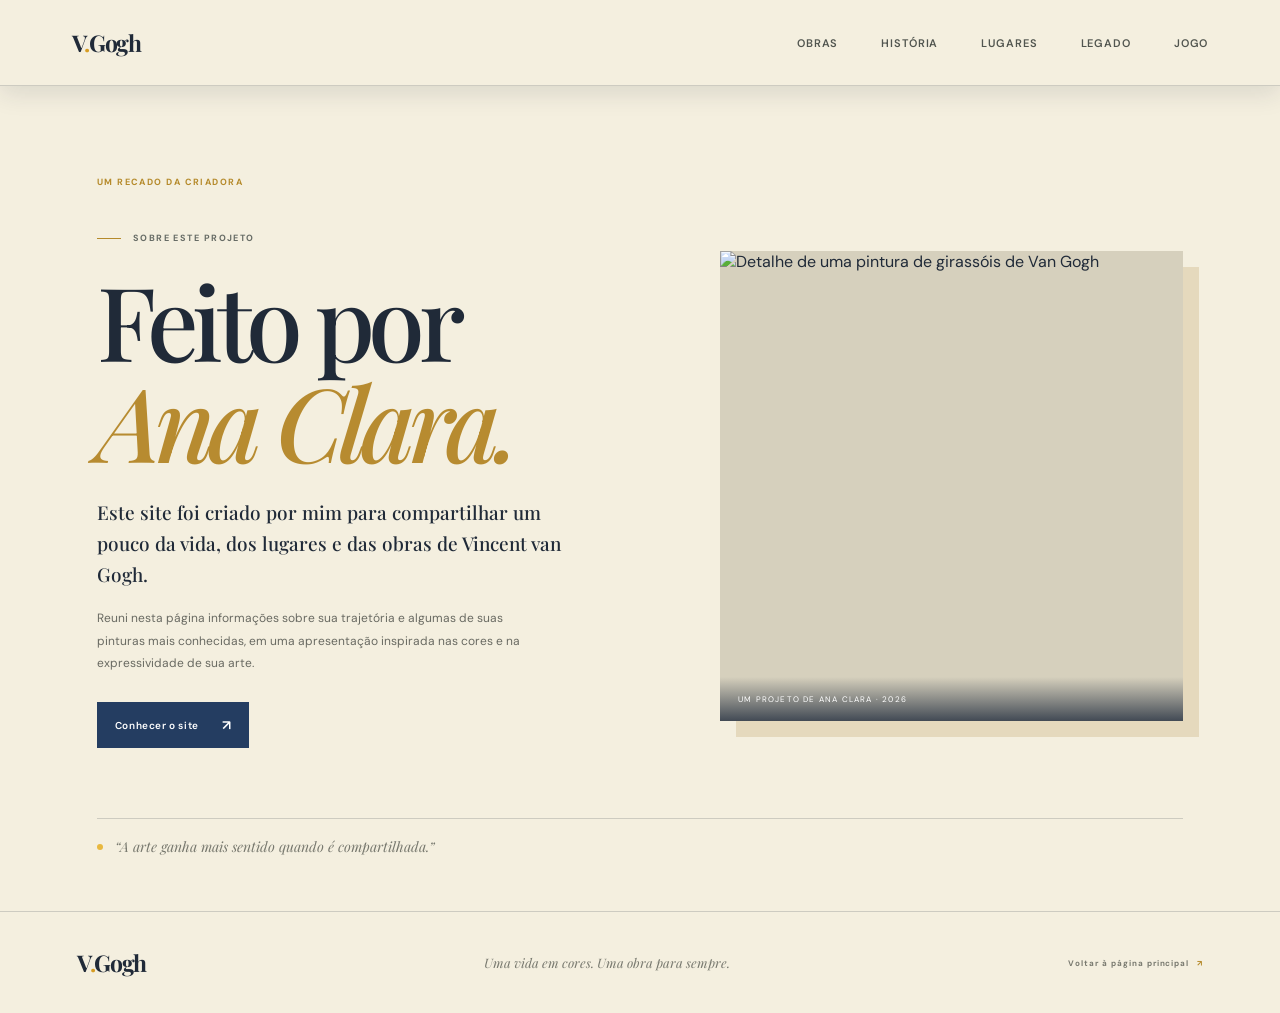
==== autora.html @ b037cf03 "Add files via upload" ====
<!doctype html>
<html lang="pt-BR">
<head>
  <meta charset="UTF-8" />
  <meta name="viewport" content="width=device-width, initial-scale=1.0" />
  <meta name="theme-color" content="#f4efdf" />
  <meta name="description" content="Conheça Ana Clara, criadora deste site sobre Vincent van Gogh." />
  <title>Sobre a autora — Ana Clara</title>
  <link rel="preconnect" href="https://fonts.googleapis.com" />
  <link rel="preconnect" href="https://fonts.gstatic.com" crossorigin />
  <link href="https://fonts.googleapis.com/css2?family=DM+Sans:wght@400;500;600;700&family=Playfair+Display:ital,wght@0,500;0,600;0,700;1,500;1,600&display=swap" rel="stylesheet" />
  <link rel="stylesheet" href="style.css" />
  <script src="script.js" defer></script>
</head>
<body class="author-page">
  <header class="site-header">
    <a class="wordmark" href="index.html#inicio" aria-label="Van Gogh, início">V<span>.</span>Gogh</a>
    <button class="menu-toggle" aria-label="Abrir menu" aria-expanded="false"><span></span><span></span></button>
    <nav class="main-nav" aria-label="Navegação principal">
      <a href="index.html#obras">Obras</a>
      <a href="index.html#trajetoria">História</a>
      <a href="index.html#lugares">Lugares</a>
      <a href="index.html#legado">Legado</a>
      <a href="caca-palavras.html">Jogo</a>
    </nav>
  </header>

  <main>
    <section class="author-hero section-wrap" aria-labelledby="author-title">
      <div class="section-kicker"><span>UM RECADO DA CRIADORA</span></div>
      <div class="author-layout">
        <div class="author-copy">
          <p class="eyebrow"><span class="eyebrow-line"></span> SOBRE ESTE PROJETO</p>
          <h1 id="author-title">Feito por<br /><em>Ana Clara.</em></h1>
          <p class="author-lead">Este site foi criado por mim para compartilhar um pouco da vida, dos lugares e das obras de Vincent van Gogh.</p>
          <p class="author-description">Reuni nesta página informações sobre sua trajetória e algumas de suas pinturas mais conhecidas, em uma apresentação inspirada nas cores e na expressividade de sua arte.</p>
          <a class="button button-dark" href="index.html">Conhecer o site <span>↗</span></a>
        </div>
        <div class="author-art" aria-label="Detalhe de Girassóis, de Vincent van Gogh">
          <img src="https://upload.wikimedia.org/wikipedia/commons/9/9d/Vincent_van_Gogh_-_Sunflowers_-_VGM_F458.jpg" alt="Detalhe de uma pintura de girassóis de Van Gogh" />
          <span>UM PROJETO DE ANA CLARA · 2026</span>
        </div>
      </div>
      <div class="author-note"><span class="caption-dot"></span><p>“A arte ganha mais sentido quando é compartilhada.”</p></div>
    </section>
  </main>

  <footer class="site-footer author-footer">
    <a class="wordmark" href="index.html#inicio">V<span>.</span>Gogh</a>
    <p>Uma vida em cores. Uma obra para sempre.</p>
    <a href="index.html">Voltar à página principal <span>↗</span></a>
  </footer>
</body>
</html>
---- style.css ----
@import url('https://fonts.googleapis.com/css2?family=DM+Sans:wght@400;500;600;700&family=Playfair+Display:ital,wght@0,500;0,600;0,700;1,500;1,600&display=swap');

:root{--paper:#f4efdf;--ink:#202a38;--blue:#243d61;--blue-light:#dce4dc;--yellow:#e8b83f;--muted:#77786e;--line:rgba(32,42,56,.18);--serif:'Playfair Display',Georgia,serif;--sans:'DM Sans',Arial,sans-serif;--page:1240px}
*{box-sizing:border-box}html{scroll-behavior:smooth;scroll-padding-top:90px}body{margin:0;background:var(--paper);color:var(--ink);font-family:var(--sans);-webkit-font-smoothing:antialiased}a{color:inherit;text-decoration:none}img{display:block;max-width:100%}.site-header{height:86px;padding:0 max(5.6vw,24px);display:flex;align-items:center;justify-content:space-between;border-bottom:1px solid var(--line);position:relative;z-index:5}.wordmark{font:700 23px var(--serif);letter-spacing:-1.3px}.wordmark span{color:#d79d23}.main-nav{display:flex;gap:43px;margin-left:15px}.main-nav a,.header-note{font-size:11px;letter-spacing:.08em;text-transform:uppercase;font-weight:600}.main-nav a{color:#51554f;transition:color .2s}.main-nav a:hover,.text-link:hover{color:#b27c12}.header-note{display:flex;align-items:center;gap:12px}.header-note span{font-size:16px;color:#be8d23}.menu-toggle{display:none}.hero{min-height:632px;max-width:1440px;margin:auto;padding:70px max(8.8vw,32px) 55px;display:grid;grid-template-columns:.91fr 1.09fr;gap:7%;position:relative}.hero-copy{padding-top:45px;position:relative;z-index:1}.eyebrow,.section-kicker{font-size:9px;letter-spacing:.16em;font-weight:700;color:#666b65}.eyebrow{display:flex;align-items:center;gap:12px}.eyebrow-line{height:1px;width:24px;background:#b58a2b}.hero h1{font:500 clamp(68px,8.2vw,114px)/.98 var(--serif);letter-spacing:-.065em;margin:29px 0 23px}.hero h1 em,.intro h2 em,.section-heading h2 em,.timeline-heading h2 em,.legacy-copy h2 em{font-weight:500;color:#b78b30}.hero-description{font-size:14px;line-height:1.9;color:#65675f;max-width:335px;margin:0}.hero-actions{display:flex;align-items:center;gap:25px;margin-top:32px}.button{display:inline-flex;align-items:center;gap:23px;padding:14px 18px;font-size:10px;font-weight:600;letter-spacing:.06em}.button-dark{background:var(--blue);color:#fff;transition:background .2s,transform .2s}.button-dark:hover{background:#162944;transform:translateY(-2px)}.button-dark span{font-size:14px}.text-link{font-size:10px;font-weight:700;letter-spacing:.04em;transition:color .2s}.text-link span{margin-left:7px}.hero-caption{position:absolute;bottom:-1px;left:0;font-size:8px;letter-spacing:.14em;color:#77786e;display:flex;align-items:center;gap:9px}.caption-dot{width:6px;height:6px;border-radius:50%;background:var(--yellow)}.hero-art{position:relative;align-self:center;margin:0 18px 20px 0}.art-frame{height:455px;overflow:hidden;background:#263c5a;box-shadow:18px 18px 0 #e5d9bd;position:relative}.art-frame:after{content:"";position:absolute;inset:0;background:linear-gradient(0deg,rgba(24,36,55,.1),transparent 35%);pointer-events:none}.art-frame img{width:100%;height:100%;object-fit:cover;object-position:center 45%;transition:transform .8s}.hero-art:hover .art-frame img{transform:scale(1.025)}.art-tag{display:flex;align-items:center;gap:13px;position:absolute;bottom:18px;left:20px;color:#fff;font-size:8px;letter-spacing:.14em;text-shadow:0 1px 8px #182437}.art-tag i{width:22px;height:1px;background:var(--yellow)}.art-side-note{position:absolute;right:-35px;top:50%;writing-mode:vertical-rl;font-size:8px;letter-spacing:.18em;color:#77786e}.sun-mark{position:absolute;right:-37px;top:-32px;color:var(--yellow);font-size:50px;line-height:1;animation:rotate 40s linear infinite}.hero-bottom{position:absolute;bottom:18px;left:8.8%;right:8.8%;display:flex;align-items:center;gap:15px;color:#77786e;font-size:8px;letter-spacing:.13em}.bottom-rule{height:1px;background:var(--line);flex:1}
.section-wrap{max-width:var(--page);margin:auto;padding-left:6%;padding-right:6%}.intro{padding-top:118px;padding-bottom:112px}.section-kicker{color:#6f7168}.section-kicker span{color:#b58a2b}.intro-content{display:grid;grid-template-columns:1.15fr .85fr;gap:10%;align-items:end;margin-top:29px}.intro h2,.section-heading h2,.timeline-heading h2,.legacy-copy h2{font:500 clamp(42px,5vw,64px)/1.12 var(--serif);letter-spacing:-.045em;margin:0}.intro-text{max-width:370px;padding-bottom:5px}.intro-text p,.legacy-copy>p{font-size:12px;line-height:1.95;color:#696a62;margin:0 0 13px}.intro-stats{border-top:1px solid var(--line);margin-top:52px;padding-top:25px;display:grid;grid-template-columns:repeat(3,1fr) 1.3fr;align-items:center}.intro-stats div{display:flex;flex-direction:column;gap:5px}.intro-stats strong{font:500 34px var(--serif);letter-spacing:-.03em}.intro-stats strong span{color:#b78b30}.intro-stats small{font-size:9px;color:#77786e}.intro-stats>p{font:italic 15px/1.55 var(--serif);color:#847039;border-left:1px solid var(--line);padding-left:27px;margin:0}
.works-section{background:var(--blue-light);padding:91px 0 86px}.section-heading{display:flex;justify-content:space-between;align-items:end;margin-bottom:42px}.section-heading h2{margin-top:21px}.section-heading>p{font:italic 15px/1.65 var(--serif);color:#687369;margin:0 0 5px}.art-grid{display:grid;grid-template-columns:1.16fr 1fr 1fr;gap:25px;align-items:start}.art-card-offset{margin-top:49px}.art-image{height:272px;background:#d7d5c7;display:block;position:relative;overflow:hidden}.art-card-large .art-image{height:329px}.art-image img{width:100%;height:100%;object-fit:cover;transition:transform .5s,filter .3s}.art-image:hover img{transform:scale(1.035);filter:saturate(1.08)}.image-arrow{position:absolute;right:12px;top:12px;width:30px;height:30px;border-radius:50%;display:grid;place-items:center;background:var(--paper);font-size:14px;opacity:0;transform:translateY(4px);transition:.2s}.art-image:hover .image-arrow{opacity:1;transform:translateY(0)}.card-meta{display:flex;justify-content:space-between;align-items:start;margin-top:17px}.card-meta>div{display:flex;align-items:start;gap:11px}.card-meta h3{font:500 17px var(--serif);margin:0}.card-number,.card-meta>span{font-size:9px;color:#7b7d73;letter-spacing:.1em}.card-number{padding-top:4px}.card-description{font-size:9px;color:#77786e;margin:9px 0 0 25px}.gallery-note{font-size:9px;color:#77786e;margin:44px 0 0;text-align:right}
.timeline-section{padding-top:113px;padding-bottom:120px}.timeline-heading{display:flex;justify-content:space-between;align-items:end;margin-top:24px;margin-bottom:47px}.timeline-heading>p{font:italic 15px/1.7 var(--serif);color:#77786e;max-width:260px;margin:0 8% 5px 0}.timeline{border-top:1px solid var(--line)}.timeline-item{min-height:107px;border-bottom:1px solid var(--line);display:grid;grid-template-columns:110px 24px minmax(240px,1fr) 190px;align-items:center;gap:20px}.timeline-year{font:500 27px var(--serif)}.timeline-dot{height:9px;width:9px;border-radius:50%;background:var(--yellow);outline:5px solid rgba(232,184,63,.16)}.timeline-item h3{font:500 16px var(--serif);margin:0 0 5px}.timeline-item p{font-size:10px;color:#77786e;line-height:1.65;margin:0;max-width:450px}.timeline-place{font-size:8px;letter-spacing:.12em;color:#8a8b81;text-align:right}
.legacy-section{background:#e7dfc9;min-height:430px;display:grid;grid-template-columns:1fr 1fr;position:relative;overflow:hidden}.legacy-art{min-height:430px;overflow:hidden}.legacy-art img{width:100%;height:100%;position:absolute;inset:0 auto 0 0;max-width:50%;object-fit:cover;object-position:center 43%;filter:saturate(.84)}.legacy-art:after{content:"";position:absolute;inset:0 50% 0 0;background:linear-gradient(90deg,transparent 75%,#e7dfc9 100%)}.legacy-copy{padding:88px 12% 70px 9%;max-width:650px;position:relative;z-index:1}.legacy-copy h2{margin:24px 0 20px}.legacy-copy>p{max-width:390px;margin-bottom:25px}.legacy-copy .text-link{display:inline-block}.legacy-stamp{position:absolute;right:7%;bottom:42px;border:1px solid rgba(36,61,97,.45);width:92px;height:92px;border-radius:50%;display:flex;flex-direction:column;justify-content:center;align-items:center;text-align:center;font-size:9px;line-height:1.4;letter-spacing:.08em;color:#394b5d;transform:rotate(-12deg)}.legacy-stamp span{font-size:7px;margin-top:3px}.site-footer{min-height:102px;padding:22px 6%;display:flex;align-items:center;justify-content:space-between;gap:20px}.site-footer p{font:italic 13px var(--serif);color:#77786e}.site-footer>span{font-size:8px;letter-spacing:.12em;color:#8b8b80}
@keyframes rotate{to{transform:rotate(360deg)}}
@media(min-width:1440px){.hero{padding-left:126px;padding-right:126px}.hero-bottom{left:126px;right:126px}}
@media(max-width:850px){.site-header{height:72px}.hero{padding:48px 7% 55px;gap:5%;min-height:550px}.hero-copy{padding-top:35px}.hero h1{font-size:clamp(65px,10vw,88px)}.art-frame{height:390px}.hero-bottom{left:7%;right:7%}.intro{padding-top:90px;padding-bottom:85px}.section-wrap{padding-left:7%;padding-right:7%}.art-grid{gap:17px}.art-image{height:220px}.art-card-large .art-image{height:270px}.timeline-item{grid-template-columns:75px 15px minmax(200px,1fr) 140px;gap:15px}.legacy-copy{padding-left:7%}}
@media(max-width:620px){.site-header{padding:0 22px;height:66px}.main-nav{display:none;position:absolute;top:65px;left:0;right:0;margin:0;padding:19px 24px 23px;background:var(--paper);border-bottom:1px solid var(--line);flex-direction:column;gap:19px}.main-nav.is-open{display:flex}.main-nav a{font-size:12px}.header-note{display:none}.menu-toggle{border:0;background:none;padding:9px;display:flex;flex-direction:column;gap:5px;cursor:pointer}.menu-toggle span{width:21px;height:1px;background:var(--ink);transition:transform .2s}.menu-toggle[aria-expanded="true"] span:first-child{transform:translateY(3px) rotate(45deg)}.menu-toggle[aria-expanded="true"] span:last-child{transform:translateY(-3px) rotate(-45deg)}.hero{display:flex;flex-direction:column;padding:37px 23px 63px;gap:34px;min-height:0}.hero-copy{padding-top:0}.eyebrow{font-size:8px}.hero h1{font-size:76px;margin:24px 0 18px}.hero-description{font-size:13px;max-width:330px}.hero-actions{gap:19px;margin-top:25px}.button{padding:13px 14px;gap:14px}.text-link{font-size:9px}.hero-art{width:calc(100% - 16px);margin:0 10px 15px 0}.art-frame{height:350px;box-shadow:10px 10px 0 #e5d9bd}.art-side-note{right:-21px;font-size:7px}.sun-mark{right:-22px;font-size:39px;top:-25px}.hero-caption{display:none}.hero-bottom{bottom:20px;left:23px;right:23px}.intro{padding-top:76px;padding-bottom:75px}.section-wrap{padding-left:23px;padding-right:23px}.intro-content{grid-template-columns:1fr;gap:19px;margin-top:22px}.intro h2,.section-heading h2,.timeline-heading h2,.legacy-copy h2{font-size:46px}.intro-text{max-width:440px}.intro-text p,.legacy-copy>p{font-size:11px}.intro-stats{grid-template-columns:repeat(3,1fr);gap:18px 8px;margin-top:32px;padding-top:20px}.intro-stats strong{font-size:28px}.intro-stats small{font-size:8px}.intro-stats>p{grid-column:1/-1;border-left:0;border-top:1px solid var(--line);padding:15px 0 0;margin-top:3px;font-size:14px}.works-section{padding:70px 0 64px}.section-heading{display:block;margin-bottom:29px}.section-heading h2{margin-top:17px}.section-heading>p{font-size:13px;margin-top:13px}.art-grid{grid-template-columns:1fr;gap:31px}.art-card-offset{margin-top:0}.art-image,.art-card-large .art-image{height:clamp(230px,72vw,360px)}.card-meta{margin-top:13px}.card-meta h3{font-size:16px}.gallery-note{text-align:left;line-height:1.6;margin-top:30px}.timeline-section{padding-top:78px;padding-bottom:82px}.timeline-heading{display:block;margin-top:20px;margin-bottom:30px}.timeline-heading>p{margin:13px 0 0;font-size:13px}.timeline-item{grid-template-columns:56px 10px 1fr;gap:12px;min-height:116px;padding:13px 0}.timeline-year{font-size:23px}.timeline-dot{height:7px;width:7px}.timeline-item h3{font-size:15px}.timeline-item p{font-size:9px}.timeline-place{grid-column:3;grid-row:2;text-align:left;align-self:start;font-size:7px;margin-top:-3px}.legacy-section{display:flex;flex-direction:column;min-height:0}.legacy-art{height:260px;min-height:0}.legacy-art img{position:relative;max-width:none;width:100%;height:100%;object-position:center 40%}.legacy-art:after{inset:auto 0 0;height:70px;background:linear-gradient(0deg,#e7dfc9,transparent)}.legacy-copy{padding:20px 23px 55px}.legacy-copy h2{margin:19px 0 15px}.legacy-copy>p{max-width:500px}.legacy-stamp{right:22px;bottom:20px;width:68px;height:68px;font-size:7px}.legacy-stamp span{font-size:6px}.site-footer{padding:22px 23px;min-height:100px;flex-wrap:wrap;gap:8px}.site-footer p{font-size:11px;order:3;width:100%;margin:0}.site-footer>span{font-size:7px}}
@media(prefers-reduced-motion:reduce){html{scroll-behavior:auto!important}}

.art-card .card-description{font-size:10px;line-height:1.7;max-width:390px;margin-top:10px}
.timeline-item{min-height:128px}
.timeline-item p{max-width:520px}
.places-section{padding:96px 0 105px;background:#ece6d6}
.places-grid{display:grid;grid-template-columns:repeat(3,minmax(0,1fr));gap:1px;background:var(--line);border:1px solid var(--line);margin-top:36px}
.place-card{min-height:230px;padding:25px 24px 22px;background:#f4efdf;display:flex;flex-direction:column;align-items:flex-start;transition:background .25s}
.place-card:hover{background:#faf6e9}
.place-period,.place-country{font-size:8px;letter-spacing:.14em;color:#9a772c;font-weight:700}
.place-card h3{font:500 22px/1.25 var(--serif);margin:19px 0 10px}
.place-card p{font-size:10px;line-height:1.8;color:#696a62;margin:0 0 19px;max-width:340px}
.place-country{color:#77786e;margin-top:auto}
.place-card-highlight{background:#e3e5d8}
.place-card-highlight:hover{background:#edf0e4}
@media(max-width:850px){.places-section{padding:78px 0 82px}.places-grid{grid-template-columns:repeat(2,minmax(0,1fr))}.place-card{min-height:225px;padding:22px 19px}.timeline-item{min-height:140px}}
@media(max-width:620px){.art-card .card-description{font-size:10px;max-width:460px;margin-left:25px}.timeline-item{min-height:135px}.places-section{padding:68px 0 72px}.places-grid{grid-template-columns:1fr;margin-top:25px}.place-card{min-height:0;padding:22px 20px}.place-card h3{font-size:20px;margin:14px 0 8px}.place-card p{max-width:500px;margin-bottom:16px}.places-section .section-heading>p{margin-top:13px}}

.creator-credit,.author-footer>a:last-child{font-size:8px;letter-spacing:.12em;color:#77786e;font-weight:700}
.creator-credit span,.author-footer>a:last-child span{color:#b58a2b;margin-left:5px}
.author-hero{padding-top:90px;padding-bottom:55px;min-height:calc(100vh - 188px)}
.author-layout{display:grid;grid-template-columns:1fr .9fr;gap:10%;align-items:center;margin-top:35px}
.author-copy h1{font:500 clamp(66px,8vw,104px)/.99 var(--serif);letter-spacing:-.065em;margin:25px 0}
.author-copy h1 em{font-weight:500;color:#b78b30}
.author-lead{font:500 19px/1.65 var(--serif);max-width:490px;margin:0 0 16px}
.author-description{font-size:12px;line-height:1.9;color:#696a62;max-width:430px;margin:0 0 27px}
.author-art{position:relative;height:470px;background:#d6d0bd;box-shadow:16px 16px 0 #e5d9bd;overflow:hidden}
.author-art img{width:100%;height:100%;object-fit:cover;object-position:center 42%}
.author-art>span{position:absolute;bottom:0;left:0;right:0;padding:17px 18px;color:white;font-size:8px;letter-spacing:.15em;background:linear-gradient(transparent,rgba(24,36,55,.78))}
.author-note{border-top:1px solid var(--line);margin-top:70px;padding-top:18px;display:flex;align-items:center;gap:12px}
.author-note p{font:italic 14px var(--serif);color:#77786e;margin:0}
.author-footer{border-top:1px solid var(--line)}
@media(max-width:850px){.author-hero{padding-top:70px}.author-layout{gap:6%}.author-art{height:390px}.author-copy h1{font-size:clamp(60px,9vw,82px)}}
@media(max-width:620px){.author-hero{padding-top:55px;padding-bottom:35px;min-height:0}.author-layout{grid-template-columns:1fr;gap:31px;margin-top:28px}.author-copy h1{font-size:69px;margin:22px 0}.author-lead{font-size:17px}.author-description{font-size:11px}.author-art{height:340px;box-shadow:10px 10px 0 #e5d9bd}.author-note{margin-top:42px}.author-nav{display:none}.author-page .site-header{justify-content:space-between}.author-page .header-note{display:flex;font-size:8px}.author-footer>a:last-child{font-size:7px}}

.wordsearch-page{min-height:100vh;background:#edf0e5}
.wordsearch-page .site-header{background:var(--paper)}
.wordsearch-credit a:hover{color:#b27c12}
.wordsearch-main{max-width:1180px;margin:0 auto;padding:67px 35px 35px}
.wordsearch-intro{max-width:770px;margin:0 auto 42px;text-align:center}
.wordsearch-intro .eyebrow{justify-content:center}
.wordsearch-intro h1{font:500 clamp(48px,7vw,82px)/1.03 var(--serif);letter-spacing:-.055em;margin:20px 0 14px}
.wordsearch-intro h1 em{font-weight:500;color:#b78b30}
.wordsearch-intro>p:last-child{font-size:13px;line-height:1.8;color:#696a62;margin:0 auto;max-width:500px}
.wordsearch-game{display:grid;grid-template-columns:minmax(0,1.5fr) minmax(250px,.78fr);gap:20px;align-items:stretch}
.puzzle-panel,.word-list-panel{background:#f8f5eb;border:1px solid rgba(32,42,56,.1);padding:27px}
.puzzle-panel{min-width:0}
.puzzle-heading{display:flex;align-items:center;justify-content:space-between;gap:15px}
.puzzle-label{font-size:8px;letter-spacing:.15em;color:#9a772c;font-weight:700}
.puzzle-heading h2,.word-list-heading h2{font:500 24px var(--serif);margin:7px 0 0}
.puzzle-count{font:500 16px var(--serif);color:#77786e;white-space:nowrap}
.game-instructions{font-size:10px;line-height:1.7;color:#77786e;max-width:500px;margin:12px 0 17px}
.board-wrap{max-width:560px;margin:0 auto}
.wordsearch-board{display:grid;grid-template-columns:repeat(15,minmax(0,1fr));gap:4px;user-select:none;touch-action:manipulation}
.letter-cell{aspect-ratio:1;padding:0;border:1px solid rgba(36,61,97,.12);background:#e8eadf;color:#26384e;font:600 clamp(9px,1.55vw,15px) var(--sans);cursor:pointer;transition:background .14s,color .14s,transform .14s;border-radius:3px}
.letter-cell:hover{background:#dce3d3;transform:scale(1.06)}
.letter-cell.is-selected{background:#f0ce75;color:#27384e;border-color:#d5a93f}
.letter-cell.is-found{background:#304b69;color:#fff;border-color:#304b69}
.game-status{min-height:19px;margin-top:14px;text-align:center;font-size:10px;font-weight:600;color:#596858}
.word-list-panel{display:flex;flex-direction:column}
.word-list-heading{padding-bottom:18px;border-bottom:1px solid var(--line)}
.word-list-heading h2{font-size:25px}
.word-group{margin-top:19px}
.word-group h3{display:flex;align-items:center;gap:9px;margin:0 0 10px;font-size:8px;letter-spacing:.14em;color:#77786e}
.word-group h3 span{color:#b58a2b}
.word-group ul{display:flex;flex-wrap:wrap;gap:7px;list-style:none;padding:0;margin:0}
.word-item{padding:7px 9px;border:1px solid rgba(32,42,56,.12);font-size:9px;color:#4d554e;border-radius:2px;transition:background .2s,color .2s,border-color .2s}
.word-item.is-found{background:#304b69;color:#fff;border-color:#304b69;text-decoration:line-through;text-decoration-color:#e8b83f}
.reset-puzzle{margin-top:auto;justify-content:space-between;width:100%;border:0;cursor:pointer;font-family:var(--sans)}
.wordsearch-credit{margin:24px 0 0;text-align:center;font-size:9px;letter-spacing:.04em;color:#77786e}
.wordsearch-credit a{font-weight:700;color:#46556a}
@media(max-width:850px){.wordsearch-main{padding:55px 24px 30px}.wordsearch-game{grid-template-columns:minmax(0,1.15fr) minmax(220px,.85fr);gap:13px}.puzzle-panel,.word-list-panel{padding:20px}.wordsearch-board{gap:3px}}
.wordsearch-page .main-nav a[aria-current="page"],.author-page .main-nav a[aria-current="page"]{color:#b27c12}
@media(max-width:620px){.wordsearch-main{padding:43px 14px 25px}.wordsearch-intro{margin-bottom:27px}.wordsearch-intro h1{font-size:52px}.wordsearch-intro>p:last-child{font-size:11px;max-width:370px}.wordsearch-game{grid-template-columns:1fr;gap:12px}.puzzle-panel,.word-list-panel{padding:17px 13px}.puzzle-heading h2{font-size:21px}.wordsearch-board{gap:2px}.letter-cell{border-radius:2px;font-size:clamp(8px,3.4vw,14px)}.game-instructions{font-size:9px}.word-list-panel{display:grid;grid-template-columns:1fr 1fr;gap:0 13px}.word-list-heading{grid-column:1/-1}.word-group{margin-top:15px}.word-group h3{font-size:7px}.word-item{padding:6px 7px;font-size:8px}.reset-puzzle{grid-column:1/-1;margin-top:18px}.wordsearch-credit{line-height:1.8}}

/* Mantém as imagens da galeria niveladas e com o mesmo tamanho. */
.art-card-offset{margin-top:0}
.art-image,.art-card-large .art-image{height:300px}
@media(max-width:850px){.art-image,.art-card-large .art-image{height:245px}}
@media(max-width:620px){.art-image,.art-card-large .art-image{height:clamp(230px,72vw,360px)}}

/* Cabeçalho global fixo e espaço para ele em todas as páginas. */
html{scroll-padding-top:100px}
body{padding-top:86px}
.site-header{position:fixed;top:0;right:0;left:0;z-index:100;isolation:isolate}
.hero{margin-top:0}
.author-hero{min-height:calc(100vh - 188px)}
.wordsearch-main{padding-top:67px}
@media(max-width:850px){body{padding-top:72px}}
@media(max-width:620px){body{padding-top:66px}html{scroll-padding-top:78px}.site-header{position:fixed;top:0}.main-nav{z-index:101;box-shadow:0 12px 20px rgba(32,42,56,.09)}.author-hero{min-height:0}}

/* Movimentos leves para dar retorno visual sem atrapalhar a leitura. */
@keyframes header-arrive{from{opacity:0;transform:translateY(-12px)}to{opacity:1;transform:translateY(0)}}
@keyframes content-arrive{from{opacity:0;transform:translateY(14px)}to{opacity:1;transform:translateY(0)}}
.hero-copy,.hero-art,.intro-content,.intro-stats,.section-heading,.timeline-heading,.author-copy,.author-art,.wordsearch-intro,.puzzle-panel,.word-list-panel{animation:content-arrive .65s ease both}
.hero-art,.intro-stats,.author-art,.word-list-panel{animation-delay:.12s}
.art-card,.place-card,.timeline-item{transition:transform .24s ease,box-shadow .24s ease,background-color .24s ease}
.art-card:hover,.place-card:hover{transform:translateY(-4px)}
.timeline-item:hover{background:rgba(255,255,255,.28)}
.main-nav a:focus-visible,.wordmark:focus-visible,.menu-toggle:focus-visible,.wordsearch-nav a:focus-visible{outline:2px solid #b58a2b;outline-offset:5px}
@media(prefers-reduced-motion:reduce){.hero-copy,.hero-art,.intro-content,.intro-stats,.section-heading,.timeline-heading,.author-copy,.author-art,.wordsearch-intro,.puzzle-panel,.word-list-panel{animation:none}.art-card,.place-card,.timeline-item{transition:background-color .2s ease}}

/* O cabeçalho fica acima de todo o conteúdo, mesmo durante a rolagem. */
.site-header{z-index:9999!important;background:var(--paper)!important;box-shadow:0 7px 24px rgba(32,42,56,.12)}
.main-nav.is-open{z-index:10000}

/* Animação de entrada acionada quando as seções chegam à tela. */
.scroll-reveal{opacity:0;transform:translateY(22px);transition:opacity .7s ease,transform .7s cubic-bezier(.2,.7,.2,1)}
.scroll-reveal.is-visible{opacity:1;transform:translateY(0)}
.main-nav a,.wordmark,.button,.text-link,.art-image img,.image-arrow,.letter-cell{transition-duration:.25s}
.main-nav a:hover{color:#b27c12;transform:translateY(-2px)}
.menu-toggle:hover span{background:#b27c12}
.menu-toggle[aria-expanded="true"]{transform:rotate(90deg)}
.menu-toggle{transition:transform .25s ease}
@media(prefers-reduced-motion:reduce){.scroll-reveal{opacity:0;transform:none;transition:opacity .28s ease!important;transition-delay:0ms!important}.scroll-reveal.is-visible{opacity:1;transform:none;transition:opacity .28s ease!important}.menu-toggle{transition:none}}
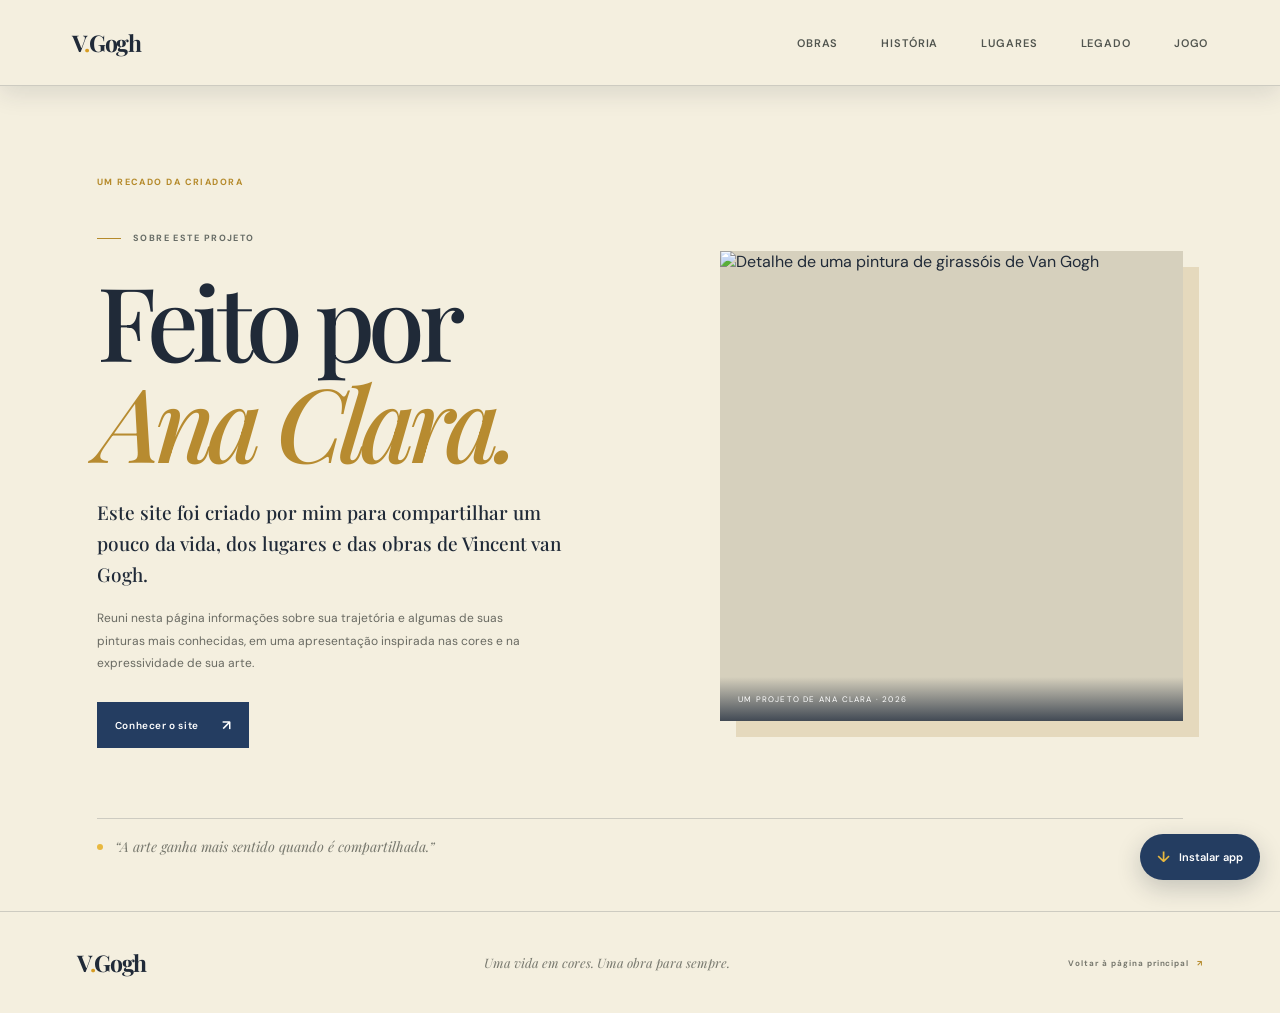
==== commit 089f81f1: "Add files via upload" ====
--- a/autora.html
+++ b/autora.html
@@ -4,10 +4,16 @@
   <meta charset="UTF-8" />
   <meta name="viewport" content="width=device-width, initial-scale=1.0" />
   <meta name="theme-color" content="#f4efdf" />
+  <meta name="apple-mobile-web-app-capable" content="yes" />
+  <meta name="apple-mobile-web-app-status-bar-style" content="default" />
+  <meta name="apple-mobile-web-app-title" content="Van Gogh" />
   <meta name="description" content="Conheça Ana Clara, criadora deste site sobre Vincent van Gogh." />
   <title>Sobre a autora — Ana Clara</title>
   <link rel="preconnect" href="https://fonts.googleapis.com" />
   <link rel="preconnect" href="https://fonts.gstatic.com" crossorigin />
+  <link rel="manifest" href="manifest.webmanifest" />
+  <link rel="icon" href="app-icon.svg" type="image/svg+xml" />
+  <link rel="apple-touch-icon" href="app-icon.svg" />
   <link href="https://fonts.googleapis.com/css2?family=DM+Sans:wght@400;500;600;700&family=Playfair+Display:ital,wght@0,500;0,600;0,700;1,500;1,600&display=swap" rel="stylesheet" />
   <link rel="stylesheet" href="style.css" />
   <script src="script.js" defer></script>
--- a/style.css
+++ b/style.css
@@ -104,13 +104,13 @@
 /* Movimentos leves para dar retorno visual sem atrapalhar a leitura. */
 @keyframes header-arrive{from{opacity:0;transform:translateY(-12px)}to{opacity:1;transform:translateY(0)}}
 @keyframes content-arrive{from{opacity:0;transform:translateY(14px)}to{opacity:1;transform:translateY(0)}}
-.hero-copy,.hero-art,.intro-content,.intro-stats,.section-heading,.timeline-heading,.author-copy,.author-art,.wordsearch-intro,.puzzle-panel,.word-list-panel{animation:content-arrive .65s ease both}
+.hero-copy,.hero-art,.author-copy,.author-art,.puzzle-panel,.word-list-panel{animation:content-arrive .65s ease both}
 .hero-art,.intro-stats,.author-art,.word-list-panel{animation-delay:.12s}
 .art-card,.place-card,.timeline-item{transition:transform .24s ease,box-shadow .24s ease,background-color .24s ease}
 .art-card:hover,.place-card:hover{transform:translateY(-4px)}
 .timeline-item:hover{background:rgba(255,255,255,.28)}
 .main-nav a:focus-visible,.wordmark:focus-visible,.menu-toggle:focus-visible,.wordsearch-nav a:focus-visible{outline:2px solid #b58a2b;outline-offset:5px}
-@media(prefers-reduced-motion:reduce){.hero-copy,.hero-art,.intro-content,.intro-stats,.section-heading,.timeline-heading,.author-copy,.author-art,.wordsearch-intro,.puzzle-panel,.word-list-panel{animation:none}.art-card,.place-card,.timeline-item{transition:background-color .2s ease}}
+@media(prefers-reduced-motion:reduce){.hero-copy,.hero-art,.author-copy,.author-art,.puzzle-panel,.word-list-panel{animation:none}.art-card,.place-card,.timeline-item{transition:background-color .2s ease}}
 
 /* O cabeçalho fica acima de todo o conteúdo, mesmo durante a rolagem. */
 .site-header{z-index:9999!important;background:var(--paper)!important;box-shadow:0 7px 24px rgba(32,42,56,.12)}
@@ -125,3 +125,19 @@
 .menu-toggle[aria-expanded="true"]{transform:rotate(90deg)}
 .menu-toggle{transition:transform .25s ease}
 @media(prefers-reduced-motion:reduce){.scroll-reveal{opacity:0;transform:none;transition:opacity .28s ease!important;transition-delay:0ms!important}.scroll-reveal.is-visible{opacity:1;transform:none;transition:opacity .28s ease!important}.menu-toggle{transition:none}}
+@media(prefers-reduced-motion:reduce){.hero-copy,.hero-art,.author-copy,.author-art,.puzzle-panel,.word-list-panel{animation:none!important}}
+@media(prefers-reduced-motion:reduce){.scroll-reveal,.scroll-reveal.is-visible{opacity:1!important;transform:none!important;transition:none!important}}
+
+.install-app-button{position:fixed;right:20px;bottom:20px;z-index:120;display:inline-flex;align-items:center;gap:9px;padding:13px 17px;border:0;border-radius:999px;background:var(--blue);color:white;font:600 11px var(--sans);box-shadow:0 8px 24px rgba(32,42,56,.22);cursor:pointer;transition:transform .2s ease,background .2s ease,box-shadow .2s ease}
+.install-app-button::before{content:'↓';font-size:15px;color:var(--yellow)}
+.install-app-button:hover{background:#162944;box-shadow:0 11px 28px rgba(32,42,56,.28);transform:translateY(-3px)}
+.install-app-button[hidden]{display:none}
+.install-help-dialog{width:min(420px,calc(100% - 32px));padding:0;border:1px solid rgba(32,42,56,.15);background:var(--paper);color:var(--ink);box-shadow:0 22px 70px rgba(20,30,42,.3)}
+.install-help-dialog::backdrop{background:rgba(20,30,42,.55);backdrop-filter:blur(3px)}
+.install-help-dialog form{position:relative;padding:32px}
+.install-help-dialog h2{font:500 30px/1.2 var(--serif);margin:12px 0}
+.install-help-text{font-size:12px;line-height:1.8;color:#696a62}
+.install-dialog-close{position:absolute;top:12px;right:14px;border:0;background:none;color:var(--ink);font-size:25px;cursor:pointer}
+.install-dialog-ok{margin-top:13px;border:0;cursor:pointer}
+@media(max-width:620px){.install-app-button{right:14px;bottom:14px;padding:11px 14px;font-size:10px}.install-help-dialog form{padding:28px 22px}}
+@media(prefers-reduced-motion:reduce){.install-app-button{transition:none}}
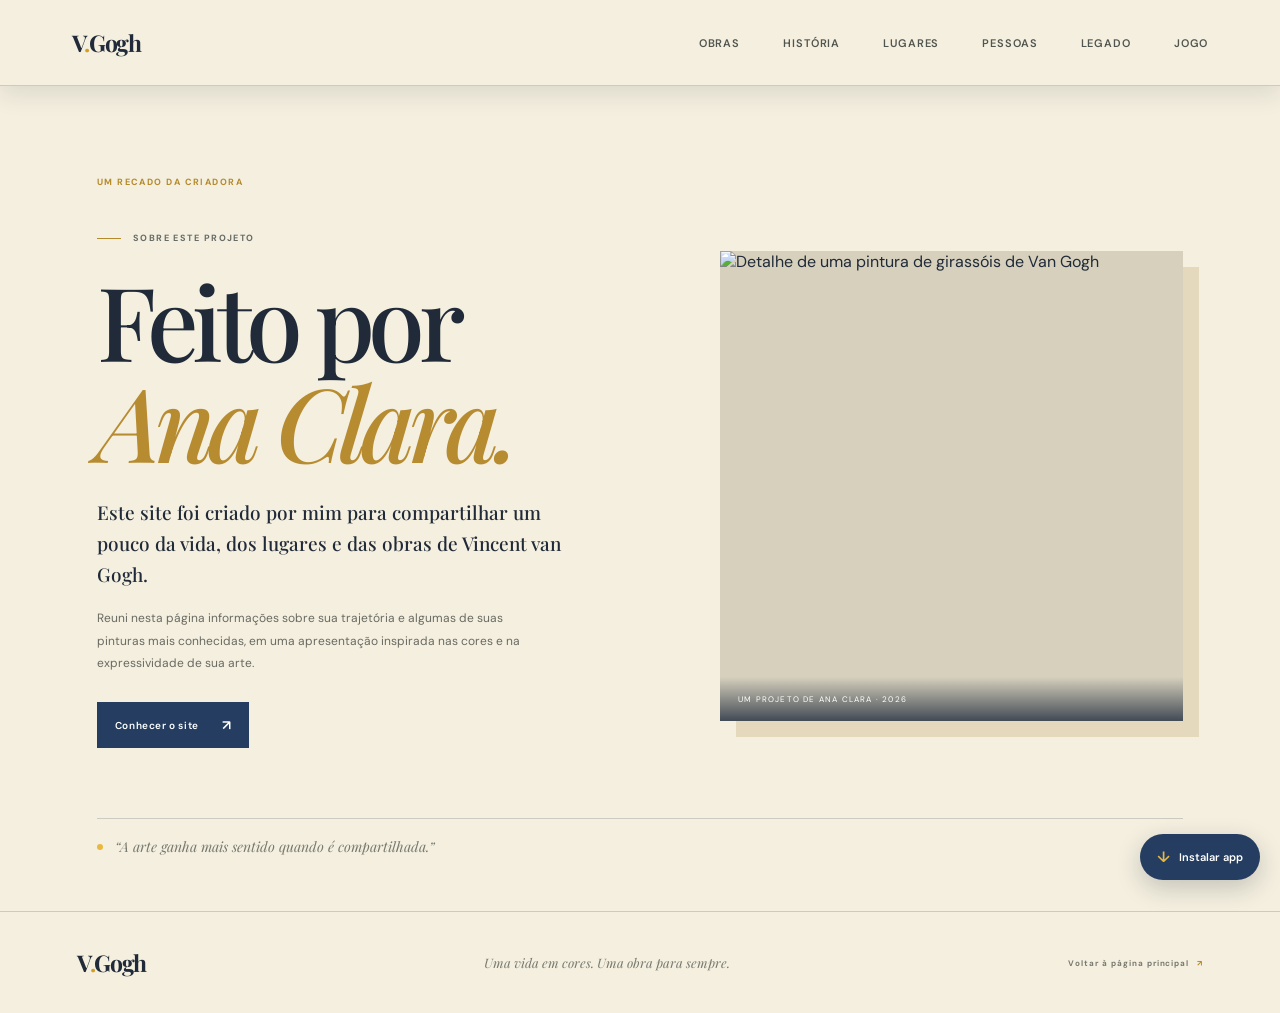
==== commit 2323ed77: "coloquei no codigo as pessoas que viveram com van gogh" ====
--- a/autora.html
+++ b/autora.html
@@ -26,6 +26,7 @@
       <a href="index.html#obras">Obras</a>
       <a href="index.html#trajetoria">História</a>
       <a href="index.html#lugares">Lugares</a>
+      <a href="pessoas.html">Pessoas</a>
       <a href="index.html#legado">Legado</a>
       <a href="caca-palavras.html">Jogo</a>
     </nav>
--- a/style.css
+++ b/style.css
@@ -141,3 +141,24 @@
 .install-dialog-ok{margin-top:13px;border:0;cursor:pointer}
 @media(max-width:620px){.install-app-button{right:14px;bottom:14px;padding:11px 14px;font-size:10px}.install-help-dialog form{padding:28px 22px}}
 @media(prefers-reduced-motion:reduce){.install-app-button{transition:none}}
+
+.people-page{min-height:100vh}
+.people-page .main-nav a[aria-current="page"]{color:#b27c12}
+.people-main{padding-top:76px;padding-bottom:84px}
+.people-intro{max-width:710px;margin:0 auto 48px}
+.people-intro h1{font:500 clamp(58px,8vw,92px)/.98 var(--serif);letter-spacing:-.06em;margin:24px 0}
+.people-intro h1 em{font-weight:500;color:#b78b30}
+.people-intro>p:last-child{max-width:520px;margin:0;font-size:13px;line-height:1.9;color:#696a62}
+.people-grid{display:grid;grid-template-columns:repeat(2,minmax(0,1fr));gap:1px;background:var(--line);border:1px solid var(--line)}
+.people-card{min-height:275px;padding:30px 32px;background:#f8f4e8;position:relative}
+.people-period{font-size:8px;letter-spacing:.14em;color:#9a772c;font-weight:700}
+.people-number{position:absolute;top:24px;right:28px;font:500 35px var(--serif);color:rgba(36,61,97,.18)}
+.people-card h2{font:500 25px/1.2 var(--serif);max-width:360px;margin:32px 0 7px}
+.people-relation{font-size:9px;font-weight:700;letter-spacing:.1em;text-transform:uppercase;color:#52644e;margin:0 0 15px}
+.people-card>p:last-child{max-width:500px;margin:0;font-size:11px;line-height:1.85;color:#696a62}
+.people-card-highlight{background:#e3e5d8}
+.people-note{display:flex;align-items:flex-start;gap:11px;max-width:790px;margin:28px auto 0;font-size:10px;line-height:1.8;color:#77786e}
+.people-note .caption-dot{flex:0 0 6px;margin-top:5px}
+.people-footer{border-top:1px solid var(--line)}
+@media(max-width:850px){.people-main{padding-top:62px;padding-bottom:70px}.people-card{padding:25px 23px;min-height:300px}.people-card h2{font-size:22px}}
+@media(max-width:620px){.people-main{padding:43px 23px 55px}.people-intro{margin-bottom:30px}.people-intro h1{font-size:64px;margin:21px 0}.people-intro>p:last-child{font-size:11px}.people-grid{grid-template-columns:1fr}.people-card{min-height:0;padding:24px 21px}.people-card h2{font-size:22px;margin:23px 0 7px}.people-card>p:last-child{font-size:10px}.people-number{top:18px;right:20px}.people-note{font-size:9px;line-height:1.75;margin-top:22px}}
